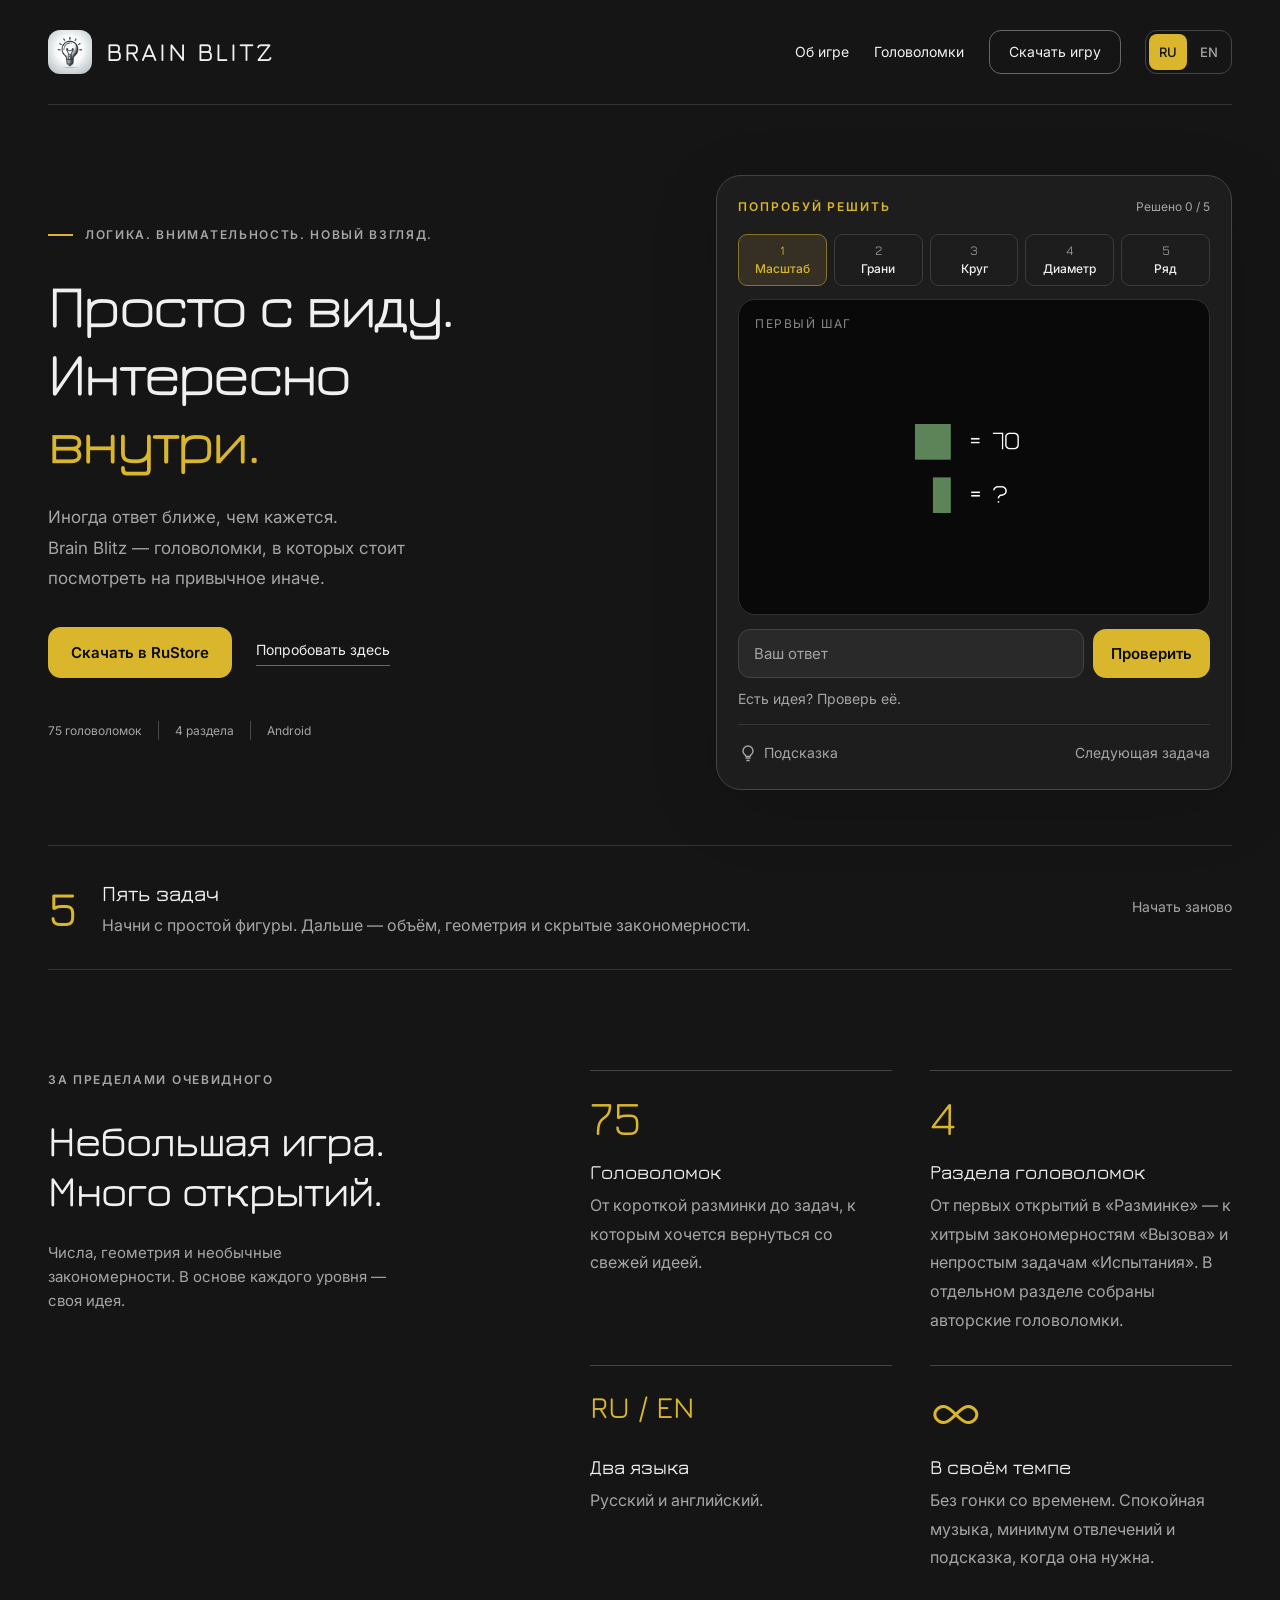
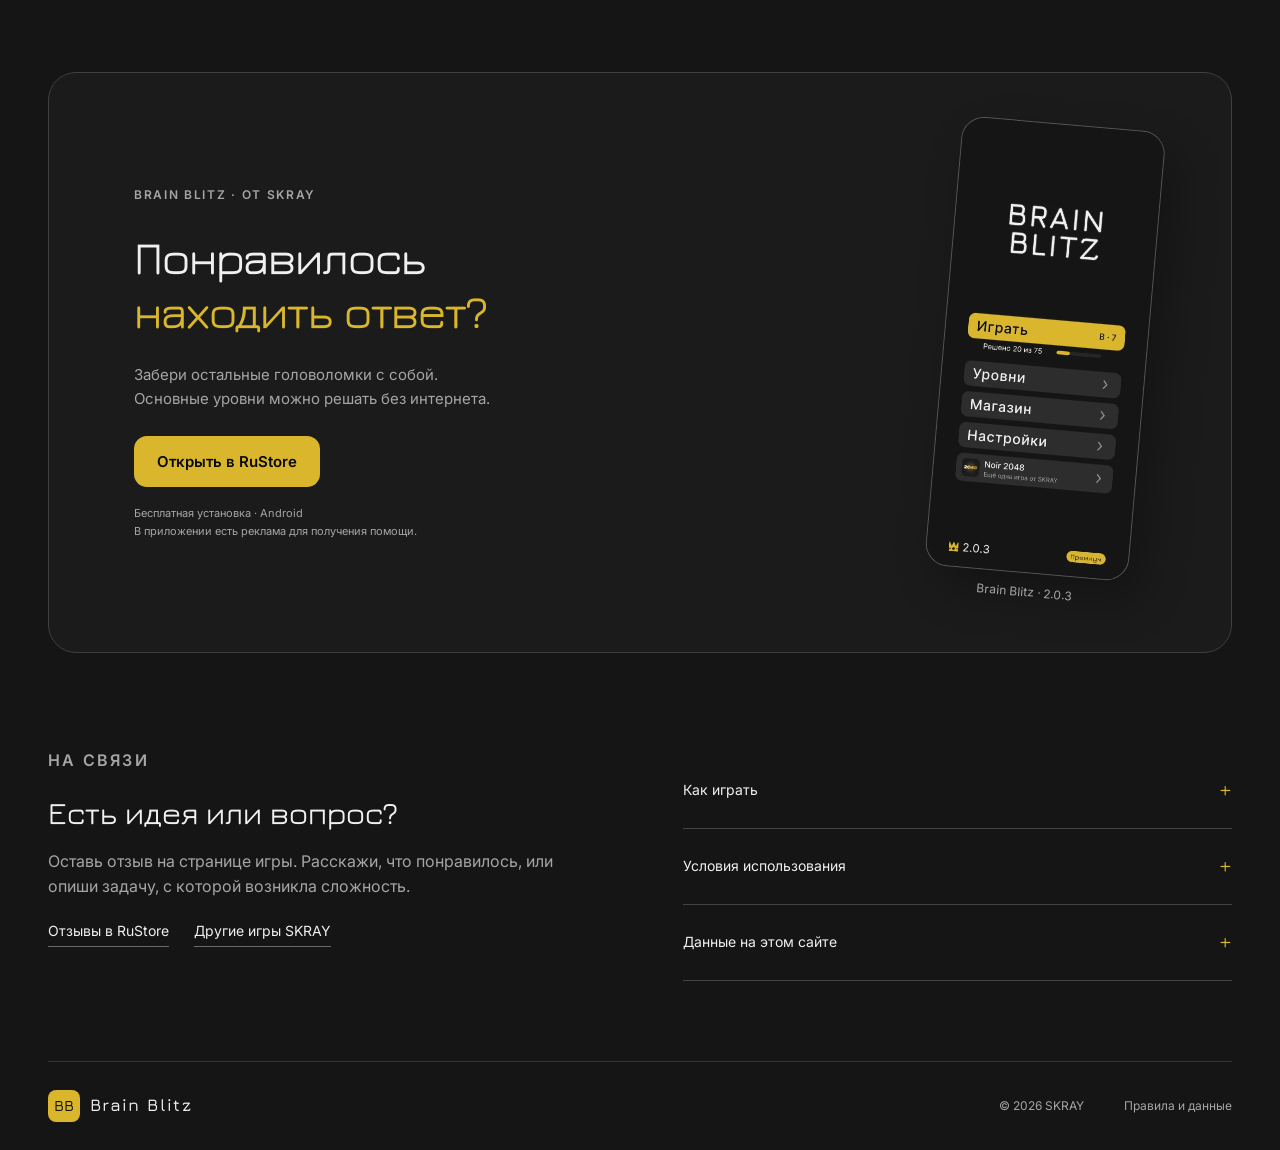
==== index.html @ 20a97da6 "Add files via upload" ====
<!doctype html>
<html lang="ru">
<head>
  <meta charset="UTF-8"><meta name="viewport" content="width=device-width, initial-scale=1">
  <meta name="theme-color" content="#151515">
  <meta name="description" content="Brain Blitz — 75 головоломок на логику и внимательность. Попробуйте пять задач прямо на сайте и найдите игру в RuStore." data-content-ru="Brain Blitz — 75 головоломок на логику и внимательность. Попробуйте пять задач прямо на сайте и найдите игру в RuStore." data-content-en="Brain Blitz: 75 puzzles that reward logic and attention. Try five puzzles here and discover the game on RuStore.">
  <meta property="og:title" content="Brain Blitz — думай иначе" data-content-ru="Brain Blitz — думай иначе" data-content-en="Brain Blitz — think differently"><meta property="og:description" content="Пять головоломок уже ждут. Остальные — в игре." data-content-ru="Пять головоломок уже ждут. Остальные — в игре." data-content-en="Five puzzles to try here. Discover the rest in the game."><meta property="og:type" content="website">
  <title data-ru="Brain Blitz — думай иначе" data-en="Brain Blitz — think differently">Brain Blitz — думай иначе</title>
  <link rel="icon" href="./assets/brain-blitz-icon.png">
  <link rel="preload" as="image" href="./assets/scale.png">
  <link rel="preload" as="image" href="./assets/cube.webp">
  <link rel="preload" as="image" href="./assets/circle.png">
  <link rel="preload" as="image" href="./assets/diameter.svg">
  <link rel="preload" as="image" href="./assets/sequence.png">
  <link rel="stylesheet" href="./styles.css?v=5"><script src="./puzzles.js?v=4" defer></script><script src="./app.js?v=4" defer></script>
</head>
<body>
  <a class="skip" href="#play" data-ru="Перейти к головоломке" data-en="Skip to the puzzle">Перейти к головоломке</a>
  <header class="site-header wrap">
    <a href="#" class="brand" aria-label="Brain Blitz — начало" data-aria-label-ru="Brain Blitz — начало" data-aria-label-en="Brain Blitz — home"><img class="brand-mark" src="./assets/brain-blitz-icon.webp" alt="" width="44" height="44"><span>BRAIN BLITZ</span></a>
    <nav aria-label="Основная навигация" data-aria-label-ru="Основная навигация" data-aria-label-en="Main navigation"><a href="#about" data-ru="Об игре" data-en="About">Об игре</a><a href="#play" data-ru="Головоломки" data-en="Puzzles">Головоломки</a><a class="nav-download" href="https://www.rustore.ru/catalog/app/com.DefaultCompany.BrainBlitz" target="_blank" rel="noopener noreferrer" data-ru="Скачать игру" data-en="Get the game">Скачать игру</a></nav>
  <div class="language-switch" role="group" aria-label="Язык сайта" data-aria-label-ru="Язык сайта" data-aria-label-en="Website language"><a href="./index.html" data-language="ru" lang="ru" hreflang="ru" aria-label="Русская версия" aria-current="true">RU</a><a href="./en.html" data-language="en" lang="en" hreflang="en" aria-label="English version" aria-current="false">EN</a></div></header>
  <main>
    <section class="hero wrap" aria-labelledby="hero-title">
      <div class="hero-copy">
        <p class="eyebrow" data-ru='&lt;span class="short-line"&gt;&lt;/span&gt;ЛОГИКА. ВНИМАТЕЛЬНОСТЬ. НОВЫЙ ВЗГЛЯД.' data-en='&lt;span class="short-line"&gt;&lt;/span&gt;LOGIC. ATTENTION. A FRESH PERSPECTIVE.'><span class="short-line"></span>ЛОГИКА. ВНИМАТЕЛЬНОСТЬ. НОВЫЙ ВЗГЛЯД.</p>
        <h1 id="hero-title" data-ru="Просто с виду.&lt;br&gt;Интересно&lt;br&gt;&lt;span&gt;внутри.&lt;/span&gt;" data-en="Simple outside.&lt;br&gt;Surprising&lt;br&gt;&lt;span&gt;inside.&lt;/span&gt;">Просто с виду.<br>Интересно<br><span>внутри.</span></h1>
        <p class="hero-description" data-ru='Иногда ответ ближе, чем кажется.&lt;br&gt;Brain Blitz — головоломки, в которых стоит&lt;br class="desktop-break"&gt; посмотреть на привычное иначе.' data-en='Sometimes the answer is closer than you think.&lt;br&gt;Brain Blitz is a collection of puzzles that invite&lt;br class="desktop-break"&gt; you to see familiar things differently.'>Иногда ответ ближе, чем кажется.<br>Brain Blitz — головоломки, в которых стоит<br class="desktop-break"> посмотреть на привычное иначе.</p>
        <div class="hero-actions"><a class="button primary" href="https://www.rustore.ru/catalog/app/com.DefaultCompany.BrainBlitz" target="_blank" rel="noopener noreferrer" data-ru="Скачать в RuStore" data-en="Get it on RuStore">Скачать в RuStore</a><a class="text-link" href="#play" data-ru="Попробовать здесь" data-en="Try it here">Попробовать здесь</a></div>
        <div class="hero-facts"><span data-ru="75 головоломок" data-en="75 puzzles">75 головоломок</span><span data-ru="4 раздела" data-en="4 sections">4 раздела</span><span>Android</span></div>
      </div>
      <div class="player-shell" id="play">
        <div class="player-top"><span class="tiny-label" data-ru="ПОПРОБУЙ РЕШИТЬ" data-en="TRY A PUZZLE">ПОПРОБУЙ РЕШИТЬ</span><span class="player-count" id="solved-count">Решено 0 / 5</span></div>
        <div class="puzzle-tabs" role="group" aria-label="Выберите головоломку" data-aria-label-ru="Выберите головоломку" data-aria-label-en="Choose a puzzle">
          <button class="puzzle-tab active" data-puzzle="0" aria-pressed="true" data-ru="&lt;span&gt;1&lt;/span&gt;Масштаб" data-en="&lt;span&gt;1&lt;/span&gt;Scale"><span>1</span>Масштаб</button>
          <button class="puzzle-tab" data-puzzle="1" aria-pressed="false" data-ru="&lt;span&gt;2&lt;/span&gt;Грани" data-en="&lt;span&gt;2&lt;/span&gt;Faces"><span>2</span>Грани</button>
          <button class="puzzle-tab" data-puzzle="2" aria-pressed="false" data-ru="&lt;span&gt;3&lt;/span&gt;Круг" data-en="&lt;span&gt;3&lt;/span&gt;Circle"><span>3</span>Круг</button>
          <button class="puzzle-tab" data-puzzle="3" aria-pressed="false" data-ru="&lt;span&gt;4&lt;/span&gt;Диаметр" data-en="&lt;span&gt;4&lt;/span&gt;Diameter"><span>4</span>Диаметр</button>
          <button class="puzzle-tab" data-puzzle="4" aria-pressed="false" data-ru="&lt;span&gt;5&lt;/span&gt;Ряд" data-en="&lt;span&gt;5&lt;/span&gt;Sequence"><span>5</span>Ряд</button>
        </div>
        <div class="puzzle-board" id="puzzle-board"><span class="board-tag" id="puzzle-tag">ПЕРВЫЙ ШАГ</span><img id="puzzle-image" src="./assets/scale.png" alt="Зелёный квадрат равен 70. Прямоугольник той же высоты, вдвое меньшей ширины: неизвестное значение." width="720" height="720" fetchpriority="high"></div>
        <form id="answer-form" novalidate><label class="sr-only" for="answer" data-ru="Ваш ответ" data-en="Your answer">Ваш ответ</label><div class="answer-row"><input id="answer" name="answer" type="text" inputmode="decimal" autocomplete="off" maxlength="40" placeholder="Ваш ответ" aria-describedby="feedback" data-placeholder-ru="Ваш ответ" data-placeholder-en="Your answer"><button class="button primary" id="check-button" type="submit">Проверить</button></div></form>
        <div class="player-feedback" id="feedback" aria-live="polite" role="status">Есть идея? Проверь её.</div>
        <div class="player-bottom"><button class="hint-button" id="hint-button" type="button" data-ru='&lt;svg viewbox="0 0 24 24" fill="none" stroke="currentColor" stroke-width="1.7" aria-hidden="true"&gt;&lt;path d="M9 18h6m-5 3h4M8 14a6 6 0 1 1 8 0c-1.5 1-1.5 2-1.5 2h-5S9.5 15 8 14Z"&gt;&lt;/path&gt;&lt;/svg&gt;Подсказка' data-en='&lt;svg viewbox="0 0 24 24" fill="none" stroke="currentColor" stroke-width="1.7" aria-hidden="true"&gt;&lt;path d="M9 18h6m-5 3h4M8 14a6 6 0 1 1 8 0c-1.5 1-1.5 2-1.5 2h-5S9.5 15 8 14Z"&gt;&lt;/path&gt;&lt;/svg&gt;Hint'><svg viewbox="0 0 24 24" fill="none" stroke="currentColor" stroke-width="1.7" aria-hidden="true"><path d="M9 18h6m-5 3h4M8 14a6 6 0 1 1 8 0c-1.5 1-1.5 2-1.5 2h-5S9.5 15 8 14Z"></path></svg>Подсказка</button><button class="text-button" id="next-button" type="button">Следующая задача</button></div>
        <div class="hint-panel" id="hint-panel" hidden><p id="hint-text"></p><button class="text-button" id="reveal-button" type="button" data-ru="Показать решение" data-en="Show solution">Показать решение</button></div>
        <div class="finish-panel" id="finish-panel" hidden><strong data-ru="Пять из пяти. Отличное начало." data-en="Five out of five. A great start.">Пять из пяти. Отличное начало.</strong><p data-ru="Ещё 70 головоломок ждут в игре." data-en="Discover 70 more puzzles in the game.">Ещё 70 головоломок ждут в игре.</p><a class="button primary" href="https://www.rustore.ru/catalog/app/com.DefaultCompany.BrainBlitz" target="_blank" rel="noopener noreferrer" data-ru="Продолжить в игре" data-en="Continue in the game">Продолжить в игре</a></div>
      </div>
    </section>
    <section class="challenge-strip wrap" aria-label="О пробных задачах" data-aria-label-ru="О пробных задачах" data-aria-label-en="About the sample puzzles"><span class="strip-number">5</span><div><h2 data-ru="Пять задач" data-en="Five puzzles">Пять задач</h2><p data-ru="Начни с простой фигуры. Дальше — объём, геометрия и скрытые закономерности." data-en="Start with a simple shape. Then explore volume, geometry and hidden patterns.">Начни с простой фигуры. Дальше — объём, геометрия и скрытые закономерности.</p></div><button class="text-button" id="reset-button" type="button" data-ru="Начать заново" data-en="Start again">Начать заново</button></section>
    <section class="about wrap" id="about" aria-labelledby="about-title">
      <div class="about-heading"><p class="eyebrow" data-ru="ЗА ПРЕДЕЛАМИ ОЧЕВИДНОГО" data-en="BEYOND THE OBVIOUS">ЗА ПРЕДЕЛАМИ ОЧЕВИДНОГО</p><h2 id="about-title" data-ru="Небольшая игра.&lt;br&gt;Много открытий." data-en="A small game.&lt;br&gt;Many discoveries.">Небольшая игра.<br>Много открытий.</h2><p data-ru="Числа, геометрия и необычные закономерности. В основе каждого уровня — своя идея." data-en="Numbers, geometry and unexpected patterns. Each level is a new puzzle with its own idea.">Числа, геометрия и необычные закономерности. В основе каждого уровня — своя идея.</p></div>
      <div class="feature-grid">
        <article><span class="feature-number">75</span><h3 data-ru="Головоломок" data-en="Puzzles">Головоломок</h3><p data-ru="От короткой разминки до задач, к которым хочется вернуться со свежей идеей." data-en="From a quick warm-up to challenges you may want to revisit with a fresh idea.">От короткой разминки до задач, к которым хочется вернуться со свежей идеей.</p></article>
        <article><span class="feature-number">4</span><h3 data-ru="Раздела головоломок" data-en="Puzzle sections">Раздела головоломок</h3><p data-ru="От первых открытий в «Разминке» — к хитрым закономерностям «Вызова» и непростым задачам «Испытания». В отдельном разделе собраны авторские головоломки." data-en="Start with Warm-up, explore clever patterns in Challenge, and tackle tougher puzzles in Trial. A separate section brings together original puzzles.">От первых открытий в «Разминке» — к хитрым закономерностям «Вызова» и непростым задачам «Испытания». В отдельном разделе собраны авторские головоломки.</p></article>
        <article><span class="feature-symbol feature-language">RU / EN</span><h3 data-ru="Два языка" data-en="Two languages">Два языка</h3><p data-ru="Русский и английский." data-en="Russian and English.">Русский и английский.</p></article>
        <article><span class="feature-symbol feature-infinity">∞</span><h3 data-ru="В своём темпе" data-en="At your own pace">В своём темпе</h3><p data-ru="Без гонки со временем. Спокойная музыка, минимум отвлечений и подсказка, когда она нужна." data-en="No ticking clock. Calm music, few distractions and a hint when you need one.">Без гонки со временем. Спокойная музыка, минимум отвлечений и подсказка, когда она нужна.</p></article>
      </div>
    </section>
    <section class="download-section wrap" aria-labelledby="download-title"><div class="download-copy"><p class="eyebrow" data-ru="BRAIN BLITZ · ОТ SKRAY" data-en="BRAIN BLITZ · BY SKRAY">BRAIN BLITZ · ОТ SKRAY</p><h2 id="download-title" data-ru="Понравилось&lt;br&gt;&lt;span&gt;находить ответ?&lt;/span&gt;" data-en="Enjoy&lt;br&gt;&lt;span&gt;finding the answer?&lt;/span&gt;">Понравилось<br><span>находить ответ?</span></h2><p data-ru="Забери остальные головоломки с собой.&lt;br&gt;Основные уровни можно решать без интернета." data-en="Take the rest of the puzzles with you.&lt;br&gt;The main levels can be played offline.">Забери остальные головоломки с собой.<br>Основные уровни можно решать без интернета.</p><a class="button primary" href="https://www.rustore.ru/catalog/app/com.DefaultCompany.BrainBlitz" target="_blank" rel="noopener noreferrer" data-ru="Открыть в RuStore" data-en="Open in RuStore">Открыть в RuStore</a><p class="download-note" data-ru="Бесплатная установка · Android&lt;br&gt;В приложении есть реклама для получения помощи." data-en="Free to install · Android&lt;br&gt;In-app ads can be watched to get help.">Бесплатная установка · Android<br>В приложении есть реклама для получения помощи.</p></div><div class="phone-preview"><img src="./assets/menu-203.webp" alt="Макет главного меню Brain Blitz 2.0.3: Играть, Уровни, Магазин, Настройки." width="360" height="800" loading="lazy" data-alt-ru="Макет главного меню Brain Blitz 2.0.3: Играть, Уровни, Магазин, Настройки." data-alt-en="Brain Blitz 2.0.3 main menu: Play, Levels, Shop, Settings." data-src-ru="./assets/menu-203.webp" data-src-en="./assets/menu-203-en.webp"><span data-ru="Brain Blitz · 2.0.3" data-en="Brain Blitz · 2.0.3">Brain Blitz · 2.0.3</span></div></section>
    <section class="info-section wrap" id="contacts" aria-labelledby="contact-title"><div><p class="eyebrow" data-ru="НА СВЯЗИ" data-en="GET IN TOUCH">НА СВЯЗИ</p><h2 id="contact-title" data-ru="Есть идея или вопрос?" data-en="An idea or a question?">Есть идея или вопрос?</h2><p data-ru="Оставь отзыв на странице игры. Расскажи, что понравилось, или опиши задачу, с которой возникла сложность." data-en="Leave a review on the game’s store page. Tell us what you enjoyed or describe a puzzle you had trouble with.">Оставь отзыв на странице игры. Расскажи, что понравилось, или опиши задачу, с которой возникла сложность.</p><div class="contact-links"><a class="text-link" href="https://www.rustore.ru/catalog/app/com.DefaultCompany.BrainBlitz" target="_blank" rel="noopener noreferrer" data-ru="Отзывы в RuStore" data-en="Reviews on RuStore">Отзывы в RuStore</a><a class="text-link" href="https://www.rustore.ru/catalog/developer/mja8z6" target="_blank" rel="noopener noreferrer" data-ru="Другие игры SKRAY" data-en="More games by SKRAY">Другие игры SKRAY</a></div></div><div class="rules" id="rules"><details><summary data-ru="Как играть" data-en="How to play">Как играть</summary><p data-ru="Рассмотри задачу, введи ответ и нажми «Проверить». Можно пробовать несколько раз. Если застрял, открой подсказку или разбор решения. После верного ответа нажми «Далее». На сайте доступны пять пробных задач." data-en="Look at the puzzle, enter your answer and press “Check”. You can try as many times as you like. If you get stuck, open a hint or the solution. After a correct answer, press “Next”. There are five sample puzzles on this site.">Рассмотри задачу, введи ответ и нажми «Проверить». Можно пробовать несколько раз. Если застрял, открой подсказку или разбор решения. После верного ответа нажми «Далее». На сайте доступны пять пробных задач.</p></details><details><summary data-ru="Условия использования" data-en="Terms of use">Условия использования</summary><p data-ru="Играй самостоятельно или обсуждай задачи с друзьями. Публикуя разбор, отмечай спойлеры. Для перепубликации графики или использования материалов в своём продукте свяжись с разработчиком." data-en="Play on your own or discuss puzzles with friends. Mark spoilers when sharing a solution. Contact the developer before republishing graphics or using game materials in your own product.">Играй самостоятельно или обсуждай задачи с друзьями. Публикуя разбор, отмечай спойлеры. Для перепубликации графики или использования материалов в своём продукте свяжись с разработчиком.</p><p data-ru="Разработчик не гарантирует сохранение игрового прогресса, в том числе при удалении, переустановке или обновлении игры." data-en="The developer does not guarantee that game progress will be preserved, including when the game is removed, reinstalled or updated.">Разработчик не гарантирует сохранение игрового прогресса, в том числе при удалении, переустановке или обновлении игры.</p><p data-ru="Обезличенная статистика используется только для анализа игровых показателей и улучшения игры." data-en="Anonymized statistics are used solely to analyze gameplay metrics and improve the game.">Обезличенная статистика используется только для анализа игровых показателей и улучшения игры.</p><p data-ru="Права на игру Brain Blitz и её оригинальные материалы принадлежат разработчику SKRAY. Все права защищены." data-en="Brain Blitz and its original materials belong to the developer, SKRAY. All rights reserved.">Права на игру Brain Blitz и её оригинальные материалы принадлежат разработчику SKRAY. Все права защищены.</p><p data-ru="Условия установки приложения и магазина указаны в RuStore." data-en="App installation and store terms are available on RuStore.">Условия установки приложения и магазина указаны в RuStore.</p></details><details><summary data-ru="Данные на этом сайте" data-en="Your data on this site">Данные на этом сайте</summary><p data-ru="Введённые ответы проверяются в твоём браузере и не отправляются разработчику. Здесь нет регистрации, форм сбора контактов и встроенной аналитики. Результаты пробных задач сбрасываются при перезагрузке страницы. При переходе в RuStore действуют правила этого сервиса." data-en="Answers are checked in your browser and are not sent to the developer. There is no registration, contact collection or built-in analytics. Your puzzle progress resets when you reload the page. RuStore’s own terms apply when you visit the store.">Введённые ответы проверяются в твоём браузере и не отправляются разработчику. Здесь нет регистрации, форм сбора контактов и встроенной аналитики. Результаты пробных задач сбрасываются при перезагрузке страницы. При переходе в RuStore действуют правила этого сервиса.</p></details></div></section>
  </main>
  <footer class="wrap"><a href="#" class="brand footer-brand" data-ru='&lt;span class="brand-mark brand-alternative"&gt;BB&lt;/span&gt;&lt;span&gt;Brain Blitz&lt;/span&gt;' data-en='&lt;span class="brand-mark brand-alternative"&gt;BB&lt;/span&gt;&lt;span&gt;Brain Blitz&lt;/span&gt;'><span class="brand-mark brand-alternative">BB</span><span>Brain Blitz</span></a><span>© 2026 SKRAY</span><a href="#rules" data-ru="Правила и данные" data-en="Rules and data">Правила и данные</a></footer>
  <noscript><p class="no-script" data-ru="Для проверки ответов включите JavaScript. Информация об игре и ссылки доступны без него." data-en="Enable JavaScript to check answers. Game information and links work without it.">Для проверки ответов включите JavaScript. Информация об игре и ссылки доступны без него.</p></noscript>
</body>
</html>
---- styles.css ----
@font-face{font-family:Jura;src:url('./assets/jura.ttf') format('truetype');font-weight:300 700;font-display:swap}@font-face{font-family:Inter;src:url('./assets/inter.ttf') format('truetype');font-weight:100 900;font-display:swap}
:root{--bg:#151515;--panel:#1d1d1d;--board:#090909;--accent:#d9b62b;--text:#f0f0f0;--muted:#a5a5a5;--line:#333;--success:#a9d79b}*{box-sizing:border-box}html{scroll-behavior:smooth;scroll-padding-top:30px}body{margin:0;background:var(--bg);color:var(--text);font-family:Inter,Arial,sans-serif;font-size:16px;line-height:1.6}button,input{font:inherit}a{color:inherit;text-decoration:none}button,a,input,summary{-webkit-tap-highlight-color:transparent}button,summary{cursor:pointer}button{color:inherit}button:disabled{cursor:default;opacity:.6}button:focus-visible,a:focus-visible,input:focus-visible,summary:focus-visible{outline:3px solid var(--accent);outline-offset:5px}.wrap{max-width:1200px;margin-inline:auto;width:calc(100% - 96px)}.site-header{height:105px;display:flex;align-items:center;justify-content:space-between;border-bottom:1px solid var(--line)}.brand{font:600 25px/1.2 Jura,Arial,sans-serif;letter-spacing:.08em;display:flex;align-items:center;gap:14px}.brand-mark{background:var(--accent);color:#151515;width:38px;height:38px;display:grid;place-items:center;border-radius:11px;letter-spacing:0}.site-header nav{display:flex;gap:32px;align-items:center;font-size:14px}.site-header nav a{transition:color .2s}.site-header nav a:hover,.text-link:hover{color:var(--accent)}.nav-download{border:1px solid #666;padding:10px 19px;border-radius:12px}.hero{display:grid;grid-template-columns:1.14fr 1fr;gap:80px;padding-block:70px 55px;align-items:center}.eyebrow{font-size:12px;font-weight:600;letter-spacing:.14em;color:var(--muted);margin:0 0 27px;display:flex;align-items:center;gap:12px;line-height:1.6}.short-line{width:25px;height:2px;background:var(--accent);flex-shrink:0}h1,h2,h3{font-family:Jura,Arial,sans-serif}h1{font-size:clamp(42px,4.7vw,67px);font-weight:500;letter-spacing:-.045em;line-height:1.13;margin:0 0 27px}h1 span,.download-copy h2 span{color:var(--accent)}.hero-description{color:var(--muted);line-height:1.8;margin:0 0 33px;font-size:17px}.hero-actions{display:flex;gap:24px;align-items:center;flex-wrap:wrap}.button{border:none;border-radius:13px;padding:15px 23px;display:inline-flex;align-items:center;justify-content:center;font-size:15px;font-weight:600;line-height:1.4;transition:background .2s,transform .2s}.button:hover{transform:translateY(-2px)}.button:active{transform:translateY(0)}.primary{background:var(--accent);color:#090909}.primary:hover{background:#edcb42}.text-link{font-size:14px;border-bottom:1px solid #696969;padding-bottom:4px;transition:color .2s}.hero-facts{display:flex;flex-wrap:wrap;gap:16px;margin-top:43px;color:var(--muted);font-size:12px}.hero-facts span+span{padding-left:16px;border-left:1px solid #484848}.player-shell{border:1px solid #444;border-radius:25px;background:var(--panel);padding:21px;box-shadow:0 18px 70px #0002;scroll-margin-top:25px}.player-top{display:flex;justify-content:space-between;align-items:center;margin-bottom:18px;gap:12px}.tiny-label{font-size:11px;letter-spacing:.16em;color:var(--accent);font-weight:600}.player-count{font-size:12px;color:var(--muted)}.puzzle-tabs{display:grid;grid-template-columns:repeat(3,1fr);gap:7px;margin-bottom:13px}.puzzle-tab{font-size:12px;font-weight:500;background:transparent;border:1px solid #3c3c3c;border-radius:9px;padding:8px 3px;display:flex;align-items:center;justify-content:center;gap:7px;min-height:39px}.puzzle-tab span{color:#999;font:500 13px Jura,sans-serif}.puzzle-tab.active{background:#353023;border-color:#887329;color:var(--accent)}.puzzle-tab.active span{color:var(--accent)}.puzzle-tab.solved::after{content:'✓';color:var(--success)}.puzzle-board{height:316px;position:relative;border:1px solid #303030;background:var(--board);border-radius:17px;overflow:hidden;display:flex;justify-content:center;align-items:center;padding:35px 12px 12px}.puzzle-board img{display:block;object-fit:contain;width:100%;height:100%;}.board-tag{position:absolute;top:14px;left:16px;font-size:10px;letter-spacing:.13em;color:#888}.board-caption{position:absolute;bottom:12px;font-size:12px;color:var(--muted);text-align:center;padding-inline:10px}.answer-row{display:flex;gap:9px;margin-top:14px}.answer-row input{min-width:0;flex:1;border:1px solid #444;border-radius:12px;background:#292929;padding:12px 15px;color:var(--text);height:49px;font-size:15px}.answer-row .button{padding:12px 18px;flex-shrink:0}.answer-row input::placeholder{color:#a3a3a3}.player-feedback{font-size:12px;margin:10px 0 13px;min-height:20px;color:var(--muted)}.player-feedback.success{color:var(--success)}.player-feedback.error{color:#f4aaa2}.player-bottom{display:flex;align-items:center;justify-content:space-between;border-top:1px solid #363636;padding-top:13px;gap:15px}.hint-button,.text-button{background:none;border:0;font-size:12px;padding:4px 0;color:var(--muted);text-underline-offset:5px}.text-button:hover,.hint-button:hover{color:var(--accent)}.hint-button{display:flex;gap:6px;align-items:center}.hint-button svg{height:20px;width:20px}.hint-panel{border-radius:12px;padding:14px;background:#292929;font-size:13px;margin-top:12px}.hint-panel p{margin:0 0 8px}.hint-panel .text-button{text-decoration:underline}.finish-panel{padding:18px 0 3px;color:var(--success);font-size:14px}.finish-panel p{color:var(--muted)}.finish-panel .button{font-size:13px}.challenge-strip{display:flex;align-items:center;gap:24px;padding-block:30px;border-block:1px solid var(--line)}.strip-number{font:500 48px/1 Jura,sans-serif;color:var(--accent)}.challenge-strip h2{font-size:22px;margin:0 0 2px;font-weight:500}.challenge-strip p{color:var(--muted);font-size:13px;margin:0}.challenge-strip>.text-button{margin-left:auto;white-space:nowrap}.about{display:grid;grid-template-columns:.95fr 1.35fr;gap:90px;padding-block:100px}.about-heading h2,.download-copy h2{font-weight:500;font-size:43px;letter-spacing:-.025em;line-height:1.16;margin:0 0 25px}.about-heading>p:last-child{color:var(--muted);font-size:15px;max-width:360px}.feature-grid{display:grid;grid-template-columns:1fr 1fr;gap:30px 38px}.feature-grid article{border-top:1px solid #454545;padding-top:20px}.feature-number{font:400 48px/1.1 Jura,sans-serif;color:var(--accent)}.feature-symbol{display:inline-block;font:500 27px/1 Jura,sans-serif;height:53px;color:var(--accent);padding-top:10px}.feature-grid h3{font-size:20px;font-weight:500;margin:14px 0 6px}.feature-grid p{font-size:13px;color:var(--muted);margin:0;line-height:1.8}.download-section{border:1px solid #3f3f3f;background:#1b1b1b;border-radius:28px;display:flex;align-items:center;justify-content:space-between;padding:50px 85px;gap:50px;overflow:hidden;min-height:500px}.download-copy h2{font-size:46px}.download-copy>p:not(.eyebrow){color:var(--muted);font-size:15px;margin:0 0 25px}.download-copy .download-note{font-size:11px!important;margin:18px 0 0!important}.phone-preview{width:204px;flex-shrink:0;transform:rotate(5deg);position:relative}.phone-preview img{display:block;width:100%;height:auto;border:1px solid #545454;border-radius:23px;box-shadow:15px 20px 45px #0004}.phone-preview span{display:block;text-align:center;color:var(--muted);font-size:10px;margin-top:9px}.info-section{padding-block:95px 80px;display:grid;grid-template-columns:1fr 1fr;gap:85px}.info-section h2{font-size:31px;font-weight:500;margin:0 0 16px;line-height:1.25}.info-section p{font-size:14px;color:var(--muted);margin:0 0 20px}.contact-links{display:flex;gap:25px;flex-wrap:wrap}.rules{padding-top:5px}.rules details{border-bottom:1px solid #444}.rules summary{font-size:14px;padding:19px 0;display:flex;align-items:center;justify-content:space-between;gap:20px;list-style:none}.rules summary::-webkit-details-marker{display:none}.rules summary:after{content:'+';color:var(--accent);font-size:23px;font-family:Jura}.rules details[open] summary:after{content:'−'}.rules details p{font-size:13px;line-height:1.8}footer{display:flex;border-top:1px solid var(--line);padding-block:28px;align-items:center;gap:40px;color:var(--muted);font-size:12px}footer .brand{color:var(--text);font-size:17px;margin-right:auto}footer a:hover{color:var(--accent)}.sr-only{position:absolute;clip:rect(0,0,0,0);width:1px;height:1px;overflow:hidden;white-space:nowrap}.skip{position:fixed;top:-100px;left:15px;z-index:5;background:var(--accent);color:#151515;padding:10px;border-radius:8px}.skip:focus{top:15px}.no-script{text-align:center;padding:20px}.shake{animation:shake .25s}.celebrate{animation:celebrate .5s}@keyframes shake{25%{transform:translateX(-4px)}75%{transform:translateX(4px)}}@keyframes celebrate{50%{box-shadow:0 0 0 3px #d9b62b80}}
@media(min-width:1500px){.hero{padding-block:90px 75px}.puzzle-board{height:350px}}
@media(max-width:1000px){.wrap{width:calc(100% - 56px)}.hero{gap:35px;grid-template-columns:1fr 1fr}.hero-actions{gap:15px}.hero-description{font-size:15px}.hero-facts{gap:10px}.hero-facts span+span{padding-left:10px}.about{gap:45px}.download-section{padding:45px 50px}.info-section{gap:45px}.eyebrow{font-size:10px}.puzzle-tab{font-size:11px;gap:5px}.answer-row .button{padding-inline:12px}.player-shell{padding:17px}.feature-grid{gap:24px}.desktop-break{display:none}}
@media(max-width:760px){.wrap{width:calc(100% - 36px)}.site-header{height:80px}.brand{font-size:19px;gap:9px}.brand-mark{height:32px;width:32px;border-radius:9px}.site-header nav{gap:12px;font-size:12px}.site-header nav>a:first-child,.site-header nav>a:nth-child(2){display:none}.nav-download{padding:8px 12px}.hero{grid-template-columns:1fr;gap:37px;padding-top:42px;padding-bottom:34px}.hero-copy{text-align:left}.eyebrow{font-size:10px;margin-bottom:22px}h1{font-size:49px;line-height:1.08;letter-spacing:-.03em;margin-bottom:20px}.hero-description{font-size:15px;margin-bottom:24px}.hero-description br{display:none}.hero-actions{gap:24px}.hero-facts{margin-top:25px;font-size:11px;gap:12px}.hero-facts span+span{padding-left:12px}.player-shell{width:100%;max-width:510px;justify-self:center;padding:18px;border-radius:22px}.puzzle-board{height:310px}.puzzle-tab{font-size:12px}.tiny-label{font-size:10px}.answer-row .button{padding-inline:17px}.challenge-strip{align-items:flex-start;gap:16px;position:relative;padding-bottom:48px}.strip-number{font-size:40px;margin-top:5px}.challenge-strip h2{font-size:20px;line-height:1.25;margin-bottom:7px}.challenge-strip p{font-size:12px}.challenge-strip>.text-button{position:absolute;right:0;bottom:16px}.about{padding-block:60px;grid-template-columns:1fr;gap:24px}.about-heading h2{font-size:35px;margin-bottom:17px}.about-heading>p:last-child{max-width:none}.feature-grid{gap:25px}.feature-grid h3{font-size:19px;line-height:1.3}.feature-grid p{font-size:12px}.feature-number{font-size:40px}.feature-symbol{height:44px;font-size:24px;padding-top:8px}.download-section{padding:35px 25px;gap:35px;align-items:center;flex-direction:column}.download-copy{width:100%}.download-copy h2{font-size:36px;margin-bottom:20px}.phone-preview{width:180px;transform:rotate(3deg)}.info-section{padding-block:60px 45px;grid-template-columns:1fr;gap:30px}.info-section h2{font-size:29px}.info-section p{font-size:13px}.contact-links{gap:20px}.text-link{font-size:13px}footer{flex-wrap:wrap;gap:13px 25px;padding-block:25px}footer .brand{width:100%;font-size:17px}footer a:last-child{margin-left:auto}}
@media(max-width:380px){.brand{font-size:16px}.hero-actions{gap:15px}h1{font-size:43px}.player-shell{padding:13px}.puzzle-tab{font-size:11px}.puzzle-board{height:285px}.answer-row .button{padding-inline:12px}.feature-grid{gap:22px 18px}.feature-grid h3{font-size:17px}.player-count{font-size:11px}.contact-links{gap:12px}}
@media(prefers-reduced-motion:reduce){html{scroll-behavior:auto}*,*::before,*::after{animation:none!important;transition:none!important}}

/* Readable interface text; compact metadata stays secondary. */
.puzzle-tab,.player-feedback,.hint-button,.text-button,.hint-panel,.board-caption,.contact-links .text-link{font-size:14px}.tiny-label,.board-tag,.eyebrow,.hero-facts,.player-count,.download-copy .download-note,.phone-preview span{font-size:12px}.feature-grid p,.rules details p,.info-section p,.challenge-strip p{font-size:16px}.feature-grid h3{line-height:1.35}
@media(max-width:760px){.puzzle-tab{font-size:12px}.player-feedback,.hint-button,.text-button,.hint-panel,.board-caption{font-size:14px}.eyebrow{font-size:12px}.feature-grid p,.rules details p,.info-section p,.challenge-strip p{font-size:16px}.hero-facts{font-size:12px}.feature-grid{gap:28px 22px}.about-heading>p:last-child{font-size:16px}.feature-grid article{min-width:0}.feature-grid h3{overflow-wrap:anywhere}}

/* The artwork and its canvas share exactly the same black. */
.brand-mark{font-size:19px}.puzzle-board{background:#090909}.puzzle-board img{object-fit:contain;background:#090909}.puzzle-board img[hidden]{display:none}.about-heading{position:relative;isolation:isolate}.about-heading::before{content:"";position:absolute;inset:-18px;border-radius:20px;background:radial-gradient(ellipse at 20% 30%,#d9b62b1c,transparent 75%);opacity:0;pointer-events:none;z-index:-1}.nav-highlight{animation:nav-highlight 1.2s ease-out}.about-heading.nav-highlight{animation:none}.about-heading.nav-highlight::before{animation:about-highlight 1.4s ease-out}.about-heading.nav-highlight h2{animation:title-highlight 1.4s ease-out}@keyframes nav-highlight{0%,100%{box-shadow:0 18px 70px #0002}25%{box-shadow:0 0 0 3px #d9b62b90,0 0 32px #d9b62b22}}@keyframes about-highlight{0%,100%{opacity:0}25%,55%{opacity:1}}@keyframes title-highlight{0%,100%{color:var(--text)}25%,55%{color:var(--accent)}}
@media(prefers-reduced-motion:reduce){.nav-highlight{outline:2px solid var(--accent);outline-offset:5px}.about-heading.nav-highlight{outline:none}.about-heading.nav-highlight::before{opacity:1}.about-heading.nav-highlight h2{color:var(--accent)}}

/* Five tasks, and one highlight around the entire about section. */
.puzzle-tabs{grid-template-columns:repeat(5,minmax(0,1fr))}.puzzle-tab{flex-direction:column;gap:1px;padding:7px 2px;font-size:12px;min-width:0}.puzzle-tab span{font-size:13px}.feature-infinity{font-size:58px;height:53px;line-height:1;padding-top:0;display:flex;align-items:center}.about{position:relative;isolation:isolate;border-radius:24px}.about::before{content:"";position:absolute;inset:28px -20px;border:1px solid #d9b62b70;border-radius:24px;background:linear-gradient(110deg,#d9b62b0a,#d9b62b04);opacity:0;pointer-events:none;z-index:-1}.about.nav-highlight{animation:none}.about.nav-highlight::before{animation:section-highlight 1.4s ease-out}@keyframes section-highlight{0%,100%{opacity:0;box-shadow:0 0 0 0 #d9b62b00}25%,55%{opacity:1;box-shadow:0 0 25px #d9b62b18}}
@media(max-width:1000px){.puzzle-tabs{grid-template-columns:repeat(3,minmax(0,1fr))}.puzzle-tab{flex-direction:row;gap:7px;min-height:39px}}
@media(max-width:760px){.about::before{inset:15px -10px}.feature-infinity{font-size:50px;height:44px}}
@media(prefers-reduced-motion:reduce){.about.nav-highlight{outline:none}.about.nav-highlight::before{opacity:1}}
/* Brand, language control and consistent feature typography. */
.site-header{gap:24px}.site-header>.brand{flex-shrink:0}.site-header nav{margin-left:auto;gap:25px}.brand-mark{object-fit:contain;width:44px;height:44px;background:transparent;border-radius:12px}.brand-alternative{width:32px;height:32px;background:var(--accent);border-radius:8px;font:600 15px/1 Jura,sans-serif}.language-switch{display:flex;align-items:center;gap:3px;padding:4px;border:1px solid #454545;border-radius:12px;flex-shrink:0}.language-switch a{font:500 13px/1 Inter,sans-serif;padding:9px 10px;border-radius:8px;color:var(--muted);transition:background .2s,color .2s}.language-switch a[aria-current="true"]{background:var(--accent);color:#151515}.language-switch a:hover{color:var(--text)}.language-switch a[aria-current="true"]:hover{color:#151515}.feature-number,.feature-symbol{font-weight:400}.feature-infinity{font-weight:400}.footer-brand{gap:10px}
@media(max-width:1000px){.site-header{gap:18px}.site-header nav{gap:16px}}
@media(max-width:760px){.site-header{gap:10px}.site-header>.brand{width:auto;font-size:18px;margin-right:auto}.site-header nav{margin-left:0;gap:0}.site-header .brand-mark{width:34px;height:34px;border-radius:9px}.language-switch{padding:3px;gap:1px}.language-switch a{padding:8px;font-size:12px}}
@media(max-width:430px){.site-header>.brand{font-size:15px;gap:7px}.site-header nav{font-size:11px}.language-switch a{padding:8px 6px}.site-header{gap:8px}}
@media(max-width:360px){.site-header nav{display:none}}

/* Header controls share a height at every breakpoint. */
.site-header{--header-control-height:44px}.site-header .nav-download,.site-header .language-switch{height:var(--header-control-height)}.site-header .nav-download{display:inline-flex;align-items:center;justify-content:center;padding:0 19px}.site-header .language-switch{padding:3px}.site-header .language-switch a{height:100%;display:inline-flex;align-items:center;justify-content:center;padding:0 10px}.feature-language{font-weight:500;font-size:30px;padding-top:6px}
@media(max-width:760px){.site-header{--header-control-height:38px}.site-header .nav-download{padding:0 12px}.site-header .language-switch a{padding:0 8px}.feature-language{font-size:27px;padding-top:4px}}
@media(max-width:430px){.site-header .language-switch a{padding:0 6px}}
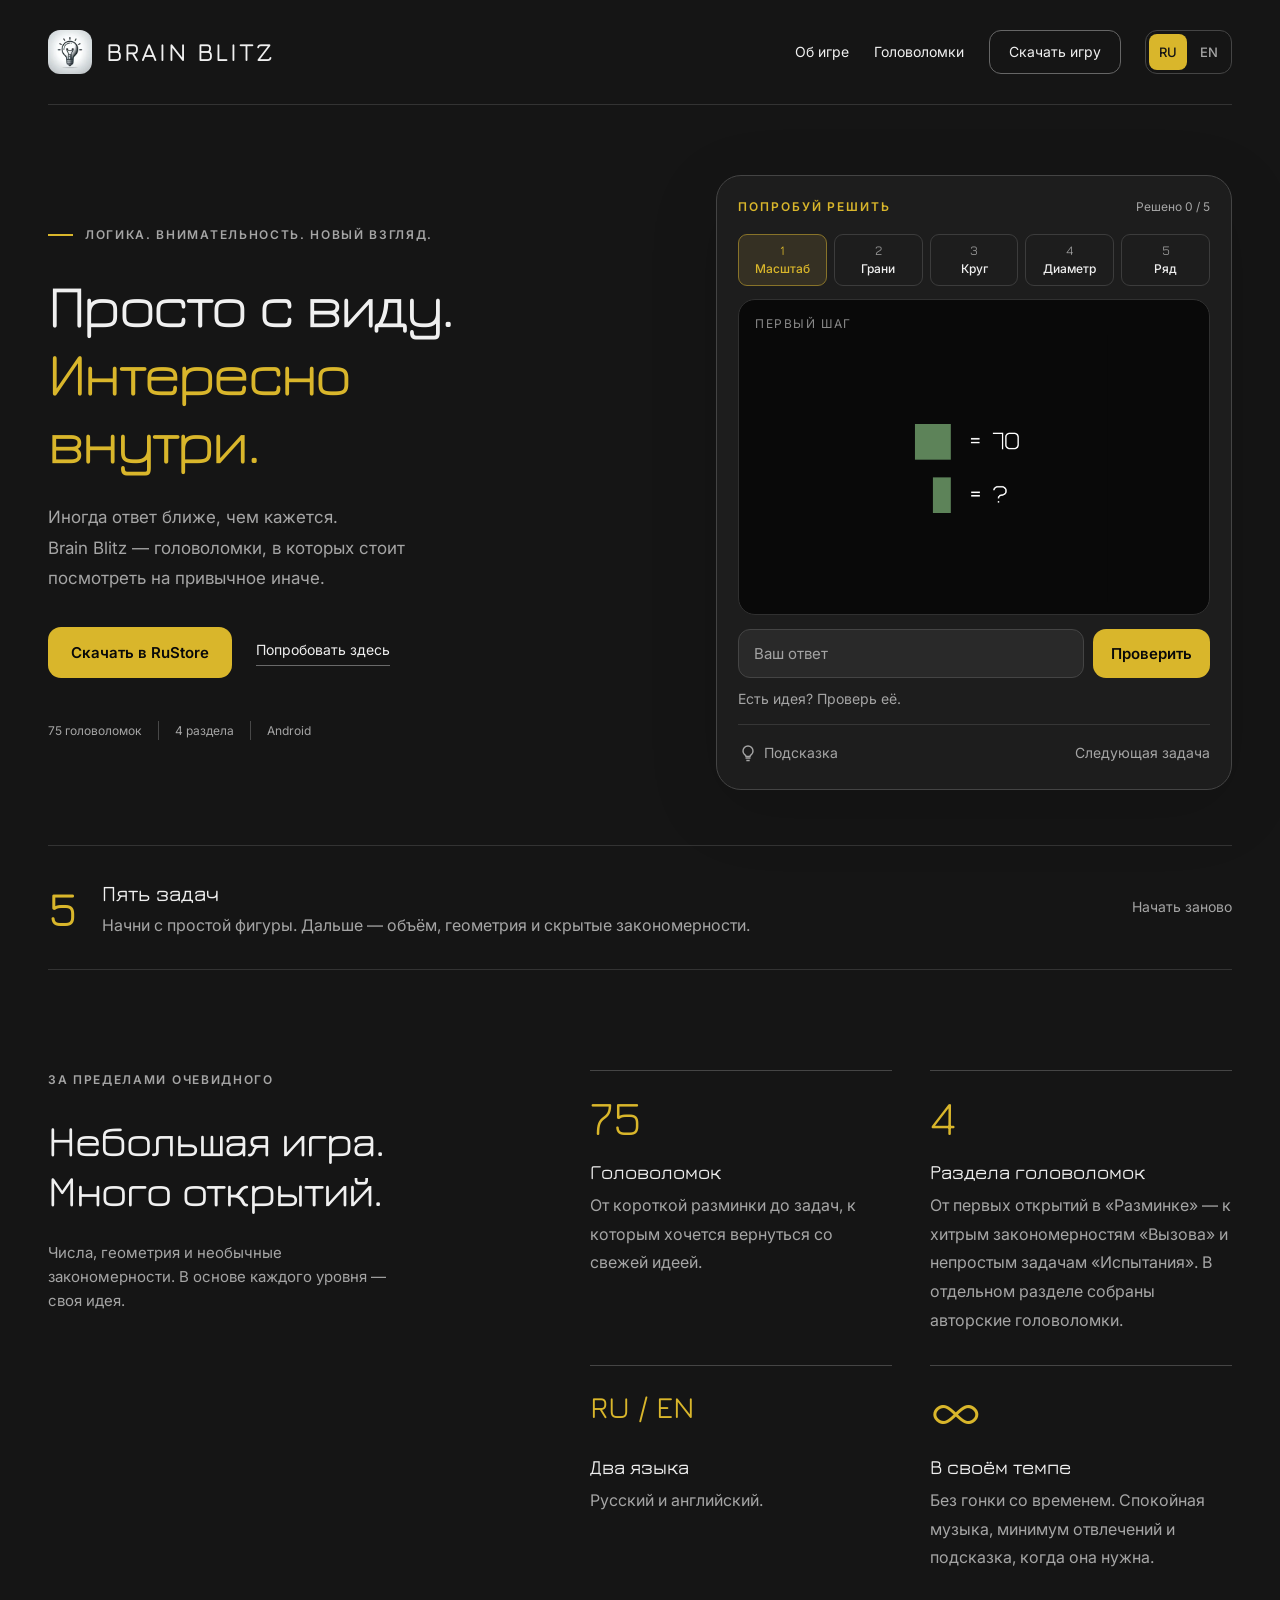
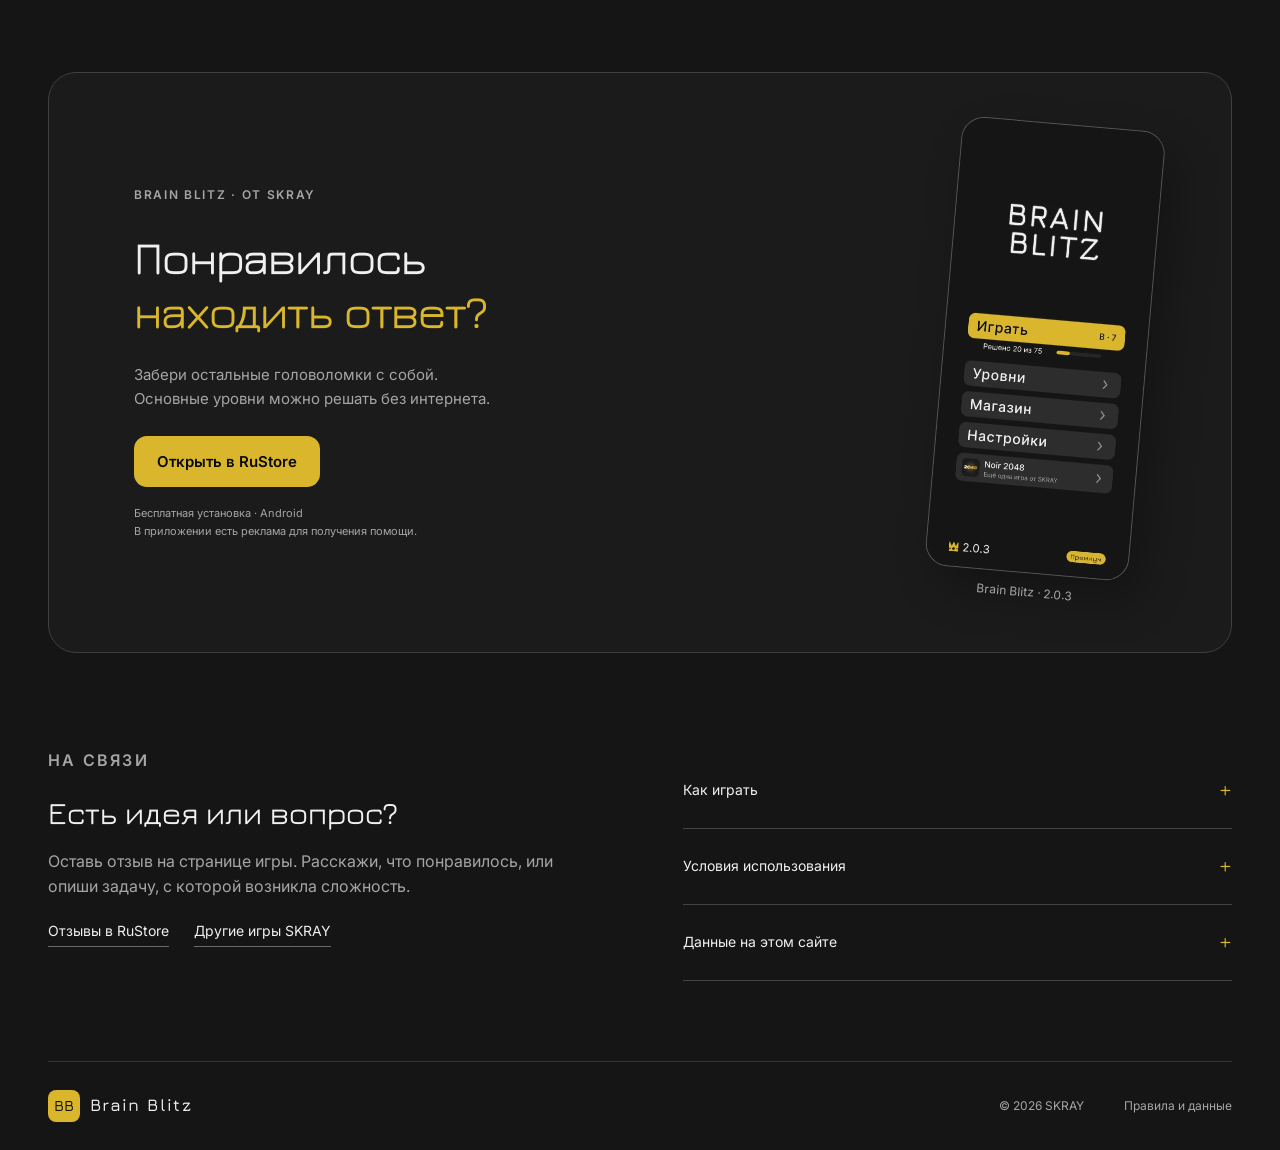
==== commit 77d34120: "fix: правки дизайна, галочек" ====
--- a/index.html
+++ b/index.html
@@ -12,7 +12,7 @@
   <link rel="preload" as="image" href="./assets/circle.png">
   <link rel="preload" as="image" href="./assets/diameter.svg">
   <link rel="preload" as="image" href="./assets/sequence.png">
-  <link rel="stylesheet" href="./styles.css?v=5"><script src="./puzzles.js?v=4" defer></script><script src="./app.js?v=4" defer></script>
+  <link rel="stylesheet" href="./styles.css?v=7"><script src="./puzzles.js?v=4" defer></script><script src="./app.js?v=7" defer></script>
 </head>
 <body>
   <a class="skip" href="#play" data-ru="Перейти к головоломке" data-en="Skip to the puzzle">Перейти к головоломке</a>
@@ -24,19 +24,19 @@
     <section class="hero wrap" aria-labelledby="hero-title">
       <div class="hero-copy">
         <p class="eyebrow" data-ru='&lt;span class="short-line"&gt;&lt;/span&gt;ЛОГИКА. ВНИМАТЕЛЬНОСТЬ. НОВЫЙ ВЗГЛЯД.' data-en='&lt;span class="short-line"&gt;&lt;/span&gt;LOGIC. ATTENTION. A FRESH PERSPECTIVE.'><span class="short-line"></span>ЛОГИКА. ВНИМАТЕЛЬНОСТЬ. НОВЫЙ ВЗГЛЯД.</p>
-        <h1 id="hero-title" data-ru="Просто с виду.&lt;br&gt;Интересно&lt;br&gt;&lt;span&gt;внутри.&lt;/span&gt;" data-en="Simple outside.&lt;br&gt;Surprising&lt;br&gt;&lt;span&gt;inside.&lt;/span&gt;">Просто с виду.<br>Интересно<br><span>внутри.</span></h1>
-        <p class="hero-description" data-ru='Иногда ответ ближе, чем кажется.&lt;br&gt;Brain Blitz — головоломки, в которых стоит&lt;br class="desktop-break"&gt; посмотреть на привычное иначе.' data-en='Sometimes the answer is closer than you think.&lt;br&gt;Brain Blitz is a collection of puzzles that invite&lt;br class="desktop-break"&gt; you to see familiar things differently.'>Иногда ответ ближе, чем кажется.<br>Brain Blitz — головоломки, в которых стоит<br class="desktop-break"> посмотреть на привычное иначе.</p>
+        <h1 id="hero-title" data-ru="Просто с виду.&lt;br&gt;&lt;span&gt;Интересно&lt;br&gt;внутри.&lt;/span&gt;" data-en="Simple outside.&lt;br&gt;&lt;span&gt;Surprising&lt;br&gt;inside.&lt;/span&gt;">Просто с виду.<br><span>Интересно<br>внутри.</span></h1>
+        <p class="hero-description" data-ru='Иногда ответ ближе, чем кажется. &lt;br&gt;Brain Blitz — головоломки, в которых стоит&lt;br class="desktop-break"&gt; посмотреть на привычное иначе.' data-en='Sometimes the answer is closer than you think. &lt;br&gt;Brain Blitz is a collection of puzzles that invite&lt;br class="desktop-break"&gt; you to see familiar things differently.'>Иногда ответ ближе, чем кажется. <br>Brain Blitz — головоломки, в которых стоит<br class="desktop-break"> посмотреть на привычное иначе.</p>
         <div class="hero-actions"><a class="button primary" href="https://www.rustore.ru/catalog/app/com.DefaultCompany.BrainBlitz" target="_blank" rel="noopener noreferrer" data-ru="Скачать в RuStore" data-en="Get it on RuStore">Скачать в RuStore</a><a class="text-link" href="#play" data-ru="Попробовать здесь" data-en="Try it here">Попробовать здесь</a></div>
         <div class="hero-facts"><span data-ru="75 головоломок" data-en="75 puzzles">75 головоломок</span><span data-ru="4 раздела" data-en="4 sections">4 раздела</span><span>Android</span></div>
       </div>
       <div class="player-shell" id="play">
         <div class="player-top"><span class="tiny-label" data-ru="ПОПРОБУЙ РЕШИТЬ" data-en="TRY A PUZZLE">ПОПРОБУЙ РЕШИТЬ</span><span class="player-count" id="solved-count">Решено 0 / 5</span></div>
         <div class="puzzle-tabs" role="group" aria-label="Выберите головоломку" data-aria-label-ru="Выберите головоломку" data-aria-label-en="Choose a puzzle">
-          <button class="puzzle-tab active" data-puzzle="0" aria-pressed="true" data-ru="&lt;span&gt;1&lt;/span&gt;Масштаб" data-en="&lt;span&gt;1&lt;/span&gt;Scale"><span>1</span>Масштаб</button>
-          <button class="puzzle-tab" data-puzzle="1" aria-pressed="false" data-ru="&lt;span&gt;2&lt;/span&gt;Грани" data-en="&lt;span&gt;2&lt;/span&gt;Faces"><span>2</span>Грани</button>
-          <button class="puzzle-tab" data-puzzle="2" aria-pressed="false" data-ru="&lt;span&gt;3&lt;/span&gt;Круг" data-en="&lt;span&gt;3&lt;/span&gt;Circle"><span>3</span>Круг</button>
-          <button class="puzzle-tab" data-puzzle="3" aria-pressed="false" data-ru="&lt;span&gt;4&lt;/span&gt;Диаметр" data-en="&lt;span&gt;4&lt;/span&gt;Diameter"><span>4</span>Диаметр</button>
-          <button class="puzzle-tab" data-puzzle="4" aria-pressed="false" data-ru="&lt;span&gt;5&lt;/span&gt;Ряд" data-en="&lt;span&gt;5&lt;/span&gt;Sequence"><span>5</span>Ряд</button>
+          <button class="puzzle-tab active" data-puzzle="0" aria-pressed="true" data-ru="&lt;span&gt;1&lt;/span&gt;&lt;span class=&quot;puzzle-tab-label&quot; aria-hidden=&quot;true&quot;&gt;Масштаб&lt;/span&gt;" data-en="&lt;span&gt;1&lt;/span&gt;&lt;span class=&quot;puzzle-tab-label&quot; aria-hidden=&quot;true&quot;&gt;Scale&lt;/span&gt;"><span>1</span><span class="puzzle-tab-label" aria-hidden="true">Масштаб</span></button>
+          <button class="puzzle-tab" data-puzzle="1" aria-pressed="false" data-ru="&lt;span&gt;2&lt;/span&gt;&lt;span class=&quot;puzzle-tab-label&quot; aria-hidden=&quot;true&quot;&gt;Грани&lt;/span&gt;" data-en="&lt;span&gt;2&lt;/span&gt;&lt;span class=&quot;puzzle-tab-label&quot; aria-hidden=&quot;true&quot;&gt;Faces&lt;/span&gt;"><span>2</span><span class="puzzle-tab-label" aria-hidden="true">Грани</span></button>
+          <button class="puzzle-tab" data-puzzle="2" aria-pressed="false" data-ru="&lt;span&gt;3&lt;/span&gt;&lt;span class=&quot;puzzle-tab-label&quot; aria-hidden=&quot;true&quot;&gt;Круг&lt;/span&gt;" data-en="&lt;span&gt;3&lt;/span&gt;&lt;span class=&quot;puzzle-tab-label&quot; aria-hidden=&quot;true&quot;&gt;Circle&lt;/span&gt;"><span>3</span><span class="puzzle-tab-label" aria-hidden="true">Круг</span></button>
+          <button class="puzzle-tab" data-puzzle="3" aria-pressed="false" data-ru="&lt;span&gt;4&lt;/span&gt;&lt;span class=&quot;puzzle-tab-label&quot; aria-hidden=&quot;true&quot;&gt;Диаметр&lt;/span&gt;" data-en="&lt;span&gt;4&lt;/span&gt;&lt;span class=&quot;puzzle-tab-label&quot; aria-hidden=&quot;true&quot;&gt;Diameter&lt;/span&gt;"><span>4</span><span class="puzzle-tab-label" aria-hidden="true">Диаметр</span></button>
+          <button class="puzzle-tab" data-puzzle="4" aria-pressed="false" data-ru="&lt;span&gt;5&lt;/span&gt;&lt;span class=&quot;puzzle-tab-label&quot; aria-hidden=&quot;true&quot;&gt;Ряд&lt;/span&gt;" data-en="&lt;span&gt;5&lt;/span&gt;&lt;span class=&quot;puzzle-tab-label&quot; aria-hidden=&quot;true&quot;&gt;Sequence&lt;/span&gt;"><span>5</span><span class="puzzle-tab-label" aria-hidden="true">Ряд</span></button>
         </div>
         <div class="puzzle-board" id="puzzle-board"><span class="board-tag" id="puzzle-tag">ПЕРВЫЙ ШАГ</span><img id="puzzle-image" src="./assets/scale.png" alt="Зелёный квадрат равен 70. Прямоугольник той же высоты, вдвое меньшей ширины: неизвестное значение." width="720" height="720" fetchpriority="high"></div>
         <form id="answer-form" novalidate><label class="sr-only" for="answer" data-ru="Ваш ответ" data-en="Your answer">Ваш ответ</label><div class="answer-row"><input id="answer" name="answer" type="text" inputmode="decimal" autocomplete="off" maxlength="40" placeholder="Ваш ответ" aria-describedby="feedback" data-placeholder-ru="Ваш ответ" data-placeholder-en="Your answer"><button class="button primary" id="check-button" type="submit">Проверить</button></div></form>
--- a/styles.css
+++ b/styles.css
@@ -1,5 +1,5 @@
 @font-face{font-family:Jura;src:url('./assets/jura.ttf') format('truetype');font-weight:300 700;font-display:swap}@font-face{font-family:Inter;src:url('./assets/inter.ttf') format('truetype');font-weight:100 900;font-display:swap}
-:root{--bg:#151515;--panel:#1d1d1d;--board:#090909;--accent:#d9b62b;--text:#f0f0f0;--muted:#a5a5a5;--line:#333;--success:#a9d79b}*{box-sizing:border-box}html{scroll-behavior:smooth;scroll-padding-top:30px}body{margin:0;background:var(--bg);color:var(--text);font-family:Inter,Arial,sans-serif;font-size:16px;line-height:1.6}button,input{font:inherit}a{color:inherit;text-decoration:none}button,a,input,summary{-webkit-tap-highlight-color:transparent}button,summary{cursor:pointer}button{color:inherit}button:disabled{cursor:default;opacity:.6}button:focus-visible,a:focus-visible,input:focus-visible,summary:focus-visible{outline:3px solid var(--accent);outline-offset:5px}.wrap{max-width:1200px;margin-inline:auto;width:calc(100% - 96px)}.site-header{height:105px;display:flex;align-items:center;justify-content:space-between;border-bottom:1px solid var(--line)}.brand{font:600 25px/1.2 Jura,Arial,sans-serif;letter-spacing:.08em;display:flex;align-items:center;gap:14px}.brand-mark{background:var(--accent);color:#151515;width:38px;height:38px;display:grid;place-items:center;border-radius:11px;letter-spacing:0}.site-header nav{display:flex;gap:32px;align-items:center;font-size:14px}.site-header nav a{transition:color .2s}.site-header nav a:hover,.text-link:hover{color:var(--accent)}.nav-download{border:1px solid #666;padding:10px 19px;border-radius:12px}.hero{display:grid;grid-template-columns:1.14fr 1fr;gap:80px;padding-block:70px 55px;align-items:center}.eyebrow{font-size:12px;font-weight:600;letter-spacing:.14em;color:var(--muted);margin:0 0 27px;display:flex;align-items:center;gap:12px;line-height:1.6}.short-line{width:25px;height:2px;background:var(--accent);flex-shrink:0}h1,h2,h3{font-family:Jura,Arial,sans-serif}h1{font-size:clamp(42px,4.7vw,67px);font-weight:500;letter-spacing:-.045em;line-height:1.13;margin:0 0 27px}h1 span,.download-copy h2 span{color:var(--accent)}.hero-description{color:var(--muted);line-height:1.8;margin:0 0 33px;font-size:17px}.hero-actions{display:flex;gap:24px;align-items:center;flex-wrap:wrap}.button{border:none;border-radius:13px;padding:15px 23px;display:inline-flex;align-items:center;justify-content:center;font-size:15px;font-weight:600;line-height:1.4;transition:background .2s,transform .2s}.button:hover{transform:translateY(-2px)}.button:active{transform:translateY(0)}.primary{background:var(--accent);color:#090909}.primary:hover{background:#edcb42}.text-link{font-size:14px;border-bottom:1px solid #696969;padding-bottom:4px;transition:color .2s}.hero-facts{display:flex;flex-wrap:wrap;gap:16px;margin-top:43px;color:var(--muted);font-size:12px}.hero-facts span+span{padding-left:16px;border-left:1px solid #484848}.player-shell{border:1px solid #444;border-radius:25px;background:var(--panel);padding:21px;box-shadow:0 18px 70px #0002;scroll-margin-top:25px}.player-top{display:flex;justify-content:space-between;align-items:center;margin-bottom:18px;gap:12px}.tiny-label{font-size:11px;letter-spacing:.16em;color:var(--accent);font-weight:600}.player-count{font-size:12px;color:var(--muted)}.puzzle-tabs{display:grid;grid-template-columns:repeat(3,1fr);gap:7px;margin-bottom:13px}.puzzle-tab{font-size:12px;font-weight:500;background:transparent;border:1px solid #3c3c3c;border-radius:9px;padding:8px 3px;display:flex;align-items:center;justify-content:center;gap:7px;min-height:39px}.puzzle-tab span{color:#999;font:500 13px Jura,sans-serif}.puzzle-tab.active{background:#353023;border-color:#887329;color:var(--accent)}.puzzle-tab.active span{color:var(--accent)}.puzzle-tab.solved::after{content:'✓';color:var(--success)}.puzzle-board{height:316px;position:relative;border:1px solid #303030;background:var(--board);border-radius:17px;overflow:hidden;display:flex;justify-content:center;align-items:center;padding:35px 12px 12px}.puzzle-board img{display:block;object-fit:contain;width:100%;height:100%;}.board-tag{position:absolute;top:14px;left:16px;font-size:10px;letter-spacing:.13em;color:#888}.board-caption{position:absolute;bottom:12px;font-size:12px;color:var(--muted);text-align:center;padding-inline:10px}.answer-row{display:flex;gap:9px;margin-top:14px}.answer-row input{min-width:0;flex:1;border:1px solid #444;border-radius:12px;background:#292929;padding:12px 15px;color:var(--text);height:49px;font-size:15px}.answer-row .button{padding:12px 18px;flex-shrink:0}.answer-row input::placeholder{color:#a3a3a3}.player-feedback{font-size:12px;margin:10px 0 13px;min-height:20px;color:var(--muted)}.player-feedback.success{color:var(--success)}.player-feedback.error{color:#f4aaa2}.player-bottom{display:flex;align-items:center;justify-content:space-between;border-top:1px solid #363636;padding-top:13px;gap:15px}.hint-button,.text-button{background:none;border:0;font-size:12px;padding:4px 0;color:var(--muted);text-underline-offset:5px}.text-button:hover,.hint-button:hover{color:var(--accent)}.hint-button{display:flex;gap:6px;align-items:center}.hint-button svg{height:20px;width:20px}.hint-panel{border-radius:12px;padding:14px;background:#292929;font-size:13px;margin-top:12px}.hint-panel p{margin:0 0 8px}.hint-panel .text-button{text-decoration:underline}.finish-panel{padding:18px 0 3px;color:var(--success);font-size:14px}.finish-panel p{color:var(--muted)}.finish-panel .button{font-size:13px}.challenge-strip{display:flex;align-items:center;gap:24px;padding-block:30px;border-block:1px solid var(--line)}.strip-number{font:500 48px/1 Jura,sans-serif;color:var(--accent)}.challenge-strip h2{font-size:22px;margin:0 0 2px;font-weight:500}.challenge-strip p{color:var(--muted);font-size:13px;margin:0}.challenge-strip>.text-button{margin-left:auto;white-space:nowrap}.about{display:grid;grid-template-columns:.95fr 1.35fr;gap:90px;padding-block:100px}.about-heading h2,.download-copy h2{font-weight:500;font-size:43px;letter-spacing:-.025em;line-height:1.16;margin:0 0 25px}.about-heading>p:last-child{color:var(--muted);font-size:15px;max-width:360px}.feature-grid{display:grid;grid-template-columns:1fr 1fr;gap:30px 38px}.feature-grid article{border-top:1px solid #454545;padding-top:20px}.feature-number{font:400 48px/1.1 Jura,sans-serif;color:var(--accent)}.feature-symbol{display:inline-block;font:500 27px/1 Jura,sans-serif;height:53px;color:var(--accent);padding-top:10px}.feature-grid h3{font-size:20px;font-weight:500;margin:14px 0 6px}.feature-grid p{font-size:13px;color:var(--muted);margin:0;line-height:1.8}.download-section{border:1px solid #3f3f3f;background:#1b1b1b;border-radius:28px;display:flex;align-items:center;justify-content:space-between;padding:50px 85px;gap:50px;overflow:hidden;min-height:500px}.download-copy h2{font-size:46px}.download-copy>p:not(.eyebrow){color:var(--muted);font-size:15px;margin:0 0 25px}.download-copy .download-note{font-size:11px!important;margin:18px 0 0!important}.phone-preview{width:204px;flex-shrink:0;transform:rotate(5deg);position:relative}.phone-preview img{display:block;width:100%;height:auto;border:1px solid #545454;border-radius:23px;box-shadow:15px 20px 45px #0004}.phone-preview span{display:block;text-align:center;color:var(--muted);font-size:10px;margin-top:9px}.info-section{padding-block:95px 80px;display:grid;grid-template-columns:1fr 1fr;gap:85px}.info-section h2{font-size:31px;font-weight:500;margin:0 0 16px;line-height:1.25}.info-section p{font-size:14px;color:var(--muted);margin:0 0 20px}.contact-links{display:flex;gap:25px;flex-wrap:wrap}.rules{padding-top:5px}.rules details{border-bottom:1px solid #444}.rules summary{font-size:14px;padding:19px 0;display:flex;align-items:center;justify-content:space-between;gap:20px;list-style:none}.rules summary::-webkit-details-marker{display:none}.rules summary:after{content:'+';color:var(--accent);font-size:23px;font-family:Jura}.rules details[open] summary:after{content:'−'}.rules details p{font-size:13px;line-height:1.8}footer{display:flex;border-top:1px solid var(--line);padding-block:28px;align-items:center;gap:40px;color:var(--muted);font-size:12px}footer .brand{color:var(--text);font-size:17px;margin-right:auto}footer a:hover{color:var(--accent)}.sr-only{position:absolute;clip:rect(0,0,0,0);width:1px;height:1px;overflow:hidden;white-space:nowrap}.skip{position:fixed;top:-100px;left:15px;z-index:5;background:var(--accent);color:#151515;padding:10px;border-radius:8px}.skip:focus{top:15px}.no-script{text-align:center;padding:20px}.shake{animation:shake .25s}.celebrate{animation:celebrate .5s}@keyframes shake{25%{transform:translateX(-4px)}75%{transform:translateX(4px)}}@keyframes celebrate{50%{box-shadow:0 0 0 3px #d9b62b80}}
+:root{--bg:#151515;--panel:#1d1d1d;--board:#090909;--accent:#d9b62b;--text:#f0f0f0;--muted:#a5a5a5;--line:#333;--success:#a9d79b}*{box-sizing:border-box}html{scroll-behavior:smooth;scroll-padding-top:30px}body{margin:0;background:var(--bg);color:var(--text);font-family:Inter,Arial,sans-serif;font-size:16px;line-height:1.6}button,input{font:inherit}a{color:inherit;text-decoration:none}button,a,input,summary{-webkit-tap-highlight-color:transparent}button,summary{cursor:pointer}button{color:inherit}button:disabled{cursor:default;opacity:.6}button:focus-visible,a:focus-visible,input:focus-visible,summary:focus-visible{outline:3px solid var(--accent);outline-offset:5px}.wrap{max-width:1200px;margin-inline:auto;width:calc(100% - 96px)}.site-header{height:105px;display:flex;align-items:center;justify-content:space-between;border-bottom:1px solid var(--line)}.brand{font:600 25px/1.2 Jura,Arial,sans-serif;letter-spacing:.08em;display:flex;align-items:center;gap:14px}.brand-mark{background:var(--accent);color:#151515;width:38px;height:38px;display:grid;place-items:center;border-radius:11px;letter-spacing:0}.site-header nav{display:flex;gap:32px;align-items:center;font-size:14px}.site-header nav a{transition:color .2s}.site-header nav a:hover,.text-link:hover{color:var(--accent)}.nav-download{border:1px solid #666;padding:10px 19px;border-radius:12px}.hero{display:grid;grid-template-columns:1.14fr 1fr;gap:80px;padding-block:70px 55px;align-items:center}.eyebrow{font-size:12px;font-weight:600;letter-spacing:.14em;color:var(--muted);margin:0 0 27px;display:flex;align-items:center;gap:12px;line-height:1.6}.short-line{width:25px;height:2px;background:var(--accent);flex-shrink:0}h1,h2,h3{font-family:Jura,Arial,sans-serif}h1{font-size:clamp(42px,4.7vw,67px);font-weight:500;letter-spacing:-.045em;line-height:1.13;margin:0 0 27px}h1 span,.download-copy h2 span{color:var(--accent)}.hero-description{color:var(--muted);line-height:1.8;margin:0 0 33px;font-size:17px}.hero-actions{display:flex;gap:24px;align-items:center;flex-wrap:wrap}.button{border:none;border-radius:13px;padding:15px 23px;display:inline-flex;align-items:center;justify-content:center;font-size:15px;font-weight:600;line-height:1.4;transition:background .2s,transform .2s}.button:hover{transform:translateY(-2px)}.button:active{transform:translateY(0)}.primary{background:var(--accent);color:#090909}.primary:hover{background:#edcb42}.text-link{font-size:14px;border-bottom:1px solid #696969;padding-bottom:4px;transition:color .2s}.hero-facts{display:flex;flex-wrap:wrap;gap:16px;margin-top:43px;color:var(--muted);font-size:12px}.hero-facts span+span{padding-left:16px;border-left:1px solid #484848}.player-shell{border:1px solid #444;border-radius:25px;background:var(--panel);padding:21px;box-shadow:0 18px 70px #0002;scroll-margin-top:25px}.player-top{display:flex;justify-content:space-between;align-items:center;margin-bottom:18px;gap:12px}.tiny-label{font-size:11px;letter-spacing:.16em;color:var(--accent);font-weight:600}.player-count{font-size:12px;color:var(--muted)}.puzzle-tabs{display:grid;grid-template-columns:repeat(3,1fr);gap:7px;margin-bottom:13px}.puzzle-tab{font-size:12px;font-weight:500;background:transparent;border:1px solid #3c3c3c;border-radius:9px;padding:8px 3px;display:flex;align-items:center;justify-content:center;gap:7px;min-height:39px}.puzzle-tab span{color:#999;font:500 13px Jura,sans-serif}.puzzle-tab.active{background:#353023;border-color:#887329;color:var(--accent)}.puzzle-tab.active span{color:var(--accent)}.puzzle-tab.solved::after{content:none}.puzzle-board{height:316px;position:relative;border:1px solid #303030;background:var(--board);border-radius:17px;overflow:hidden;display:flex;justify-content:center;align-items:center;padding:35px 12px 12px}.puzzle-board img{display:block;object-fit:contain;width:100%;height:100%;}.board-tag{position:absolute;top:14px;left:16px;font-size:10px;letter-spacing:.13em;color:#888}.board-caption{position:absolute;bottom:12px;font-size:12px;color:var(--muted);text-align:center;padding-inline:10px}.answer-row{display:flex;gap:9px;margin-top:14px}.answer-row input{min-width:0;flex:1;border:1px solid #444;border-radius:12px;background:#292929;padding:12px 15px;color:var(--text);height:49px;font-size:15px}.answer-row .button{padding:12px 18px;flex-shrink:0}.answer-row input::placeholder{color:#a3a3a3}.player-feedback{font-size:12px;margin:10px 0 13px;min-height:20px;color:var(--muted)}.player-feedback.success{color:var(--success)}.player-feedback.error{color:#f4aaa2}.player-bottom{display:flex;align-items:center;justify-content:space-between;border-top:1px solid #363636;padding-top:13px;gap:15px}.hint-button,.text-button{background:none;border:0;font-size:12px;padding:4px 0;color:var(--muted);text-underline-offset:5px}.text-button:hover,.hint-button:hover{color:var(--accent)}.hint-button{display:flex;gap:6px;align-items:center}.hint-button svg{height:20px;width:20px}.hint-panel{border-radius:12px;padding:14px;background:#292929;font-size:13px;margin-top:12px}.hint-panel p{margin:0 0 8px}.hint-panel .text-button{text-decoration:underline}.finish-panel{padding:18px 0 3px;color:var(--success);font-size:14px}.finish-panel p{color:var(--muted)}.finish-panel .button{font-size:13px}.challenge-strip{display:flex;align-items:center;gap:24px;padding-block:30px;border-block:1px solid var(--line)}.strip-number{font:500 48px/1 Jura,sans-serif;color:var(--accent)}.challenge-strip h2{font-size:22px;margin:0 0 2px;font-weight:500}.challenge-strip p{color:var(--muted);font-size:13px;margin:0}.challenge-strip>.text-button{margin-left:auto;white-space:nowrap}.about{display:grid;grid-template-columns:.95fr 1.35fr;gap:90px;padding-block:100px}.about-heading h2,.download-copy h2{font-weight:500;font-size:43px;letter-spacing:-.025em;line-height:1.16;margin:0 0 25px}.about-heading>p:last-child{color:var(--muted);font-size:15px;max-width:360px}.feature-grid{display:grid;grid-template-columns:1fr 1fr;gap:30px 38px}.feature-grid article{border-top:1px solid #454545;padding-top:20px}.feature-number{font:400 48px/1.1 Jura,sans-serif;color:var(--accent)}.feature-symbol{display:inline-block;font:500 27px/1 Jura,sans-serif;height:53px;color:var(--accent);padding-top:10px}.feature-grid h3{font-size:20px;font-weight:500;margin:14px 0 6px}.feature-grid p{font-size:13px;color:var(--muted);margin:0;line-height:1.8}.download-section{border:1px solid #3f3f3f;background:#1b1b1b;border-radius:28px;display:flex;align-items:center;justify-content:space-between;padding:50px 85px;gap:50px;overflow:hidden;min-height:500px}.download-copy h2{font-size:46px}.download-copy>p:not(.eyebrow){color:var(--muted);font-size:15px;margin:0 0 25px}.download-copy .download-note{font-size:11px!important;margin:18px 0 0!important}.phone-preview{width:204px;flex-shrink:0;transform:rotate(5deg);position:relative}.phone-preview img{display:block;width:100%;height:auto;border:1px solid #545454;border-radius:23px;box-shadow:15px 20px 45px #0004}.phone-preview span{display:block;text-align:center;color:var(--muted);font-size:10px;margin-top:9px}.info-section{padding-block:95px 80px;display:grid;grid-template-columns:1fr 1fr;gap:85px}.info-section h2{font-size:31px;font-weight:500;margin:0 0 16px;line-height:1.25}.info-section p{font-size:14px;color:var(--muted);margin:0 0 20px}.contact-links{display:flex;gap:25px;flex-wrap:wrap}.rules{padding-top:5px}.rules details{border-bottom:1px solid #444}.rules summary{font-size:14px;padding:19px 0;display:flex;align-items:center;justify-content:space-between;gap:20px;list-style:none}.rules summary::-webkit-details-marker{display:none}.rules summary:after{content:'+';color:var(--accent);font-size:23px;font-family:Jura}.rules details[open] summary:after{content:'−'}.rules details p{font-size:13px;line-height:1.8}footer{display:flex;border-top:1px solid var(--line);padding-block:28px;align-items:center;gap:40px;color:var(--muted);font-size:12px}footer .brand{color:var(--text);font-size:17px;margin-right:auto}footer a:hover{color:var(--accent)}.sr-only{position:absolute;clip:rect(0,0,0,0);width:1px;height:1px;overflow:hidden;white-space:nowrap}.skip{position:fixed;top:-100px;left:15px;z-index:5;background:var(--accent);color:#151515;padding:10px;border-radius:8px}.skip:focus{top:15px}.no-script{text-align:center;padding:20px}.shake{animation:shake .25s}.celebrate{animation:celebrate .5s}@keyframes shake{25%{transform:translateX(-4px)}75%{transform:translateX(4px)}}@keyframes celebrate{50%{box-shadow:0 0 0 3px #d9b62b80}}
 @media(min-width:1500px){.hero{padding-block:90px 75px}.puzzle-board{height:350px}}
 @media(max-width:1000px){.wrap{width:calc(100% - 56px)}.hero{gap:35px;grid-template-columns:1fr 1fr}.hero-actions{gap:15px}.hero-description{font-size:15px}.hero-facts{gap:10px}.hero-facts span+span{padding-left:10px}.about{gap:45px}.download-section{padding:45px 50px}.info-section{gap:45px}.eyebrow{font-size:10px}.puzzle-tab{font-size:11px;gap:5px}.answer-row .button{padding-inline:12px}.player-shell{padding:17px}.feature-grid{gap:24px}.desktop-break{display:none}}
 @media(max-width:760px){.wrap{width:calc(100% - 36px)}.site-header{height:80px}.brand{font-size:19px;gap:9px}.brand-mark{height:32px;width:32px;border-radius:9px}.site-header nav{gap:12px;font-size:12px}.site-header nav>a:first-child,.site-header nav>a:nth-child(2){display:none}.nav-download{padding:8px 12px}.hero{grid-template-columns:1fr;gap:37px;padding-top:42px;padding-bottom:34px}.hero-copy{text-align:left}.eyebrow{font-size:10px;margin-bottom:22px}h1{font-size:49px;line-height:1.08;letter-spacing:-.03em;margin-bottom:20px}.hero-description{font-size:15px;margin-bottom:24px}.hero-description br{display:none}.hero-actions{gap:24px}.hero-facts{margin-top:25px;font-size:11px;gap:12px}.hero-facts span+span{padding-left:12px}.player-shell{width:100%;max-width:510px;justify-self:center;padding:18px;border-radius:22px}.puzzle-board{height:310px}.puzzle-tab{font-size:12px}.tiny-label{font-size:10px}.answer-row .button{padding-inline:17px}.challenge-strip{align-items:flex-start;gap:16px;position:relative;padding-bottom:48px}.strip-number{font-size:40px;margin-top:5px}.challenge-strip h2{font-size:20px;line-height:1.25;margin-bottom:7px}.challenge-strip p{font-size:12px}.challenge-strip>.text-button{position:absolute;right:0;bottom:16px}.about{padding-block:60px;grid-template-columns:1fr;gap:24px}.about-heading h2{font-size:35px;margin-bottom:17px}.about-heading>p:last-child{max-width:none}.feature-grid{gap:25px}.feature-grid h3{font-size:19px;line-height:1.3}.feature-grid p{font-size:12px}.feature-number{font-size:40px}.feature-symbol{height:44px;font-size:24px;padding-top:8px}.download-section{padding:35px 25px;gap:35px;align-items:center;flex-direction:column}.download-copy{width:100%}.download-copy h2{font-size:36px;margin-bottom:20px}.phone-preview{width:180px;transform:rotate(3deg)}.info-section{padding-block:60px 45px;grid-template-columns:1fr;gap:30px}.info-section h2{font-size:29px}.info-section p{font-size:13px}.contact-links{gap:20px}.text-link{font-size:13px}footer{flex-wrap:wrap;gap:13px 25px;padding-block:25px}footer .brand{width:100%;font-size:17px}footer a:last-child{margin-left:auto}}
@@ -30,3 +30,57 @@
 .site-header{--header-control-height:44px}.site-header .nav-download,.site-header .language-switch{height:var(--header-control-height)}.site-header .nav-download{display:inline-flex;align-items:center;justify-content:center;padding:0 19px}.site-header .language-switch{padding:3px}.site-header .language-switch a{height:100%;display:inline-flex;align-items:center;justify-content:center;padding:0 10px}.feature-language{font-weight:500;font-size:30px;padding-top:6px}
 @media(max-width:760px){.site-header{--header-control-height:38px}.site-header .nav-download{padding:0 12px}.site-header .language-switch a{padding:0 8px}.feature-language{font-size:27px;padding-top:4px}}
 @media(max-width:430px){.site-header .language-switch a{padding:0 6px}}
+
+/* Let the phone viewport, rather than intrinsic image/text widths, size the page. */
+.hero{grid-template-columns:minmax(0,1.14fr) minmax(0,1fr)}
+.about{grid-template-columns:minmax(0,.95fr) minmax(0,1.35fr)}
+.info-section{grid-template-columns:repeat(2,minmax(0,1fr))}
+.hero>*,.about>*,.info-section>*,.player-shell,.puzzle-board,.puzzle-tabs,.answer-row,.download-copy,.challenge-strip>div{min-width:0}
+.puzzle-board img{min-width:0;max-width:100%}
+.answer-row{display:grid;grid-template-columns:minmax(0,1fr) auto}
+.answer-row input{width:100%}
+.hero-description,.challenge-strip p,.feature-grid p,.info-section p,.hint-panel p,.player-feedback,.rules summary{overflow-wrap:anywhere}
+@media(max-width:1000px){
+ .hero{grid-template-columns:repeat(2,minmax(0,1fr))}
+}
+@media(max-width:760px){
+ .hero,.about,.info-section{grid-template-columns:minmax(0,1fr)}
+ .player-shell{width:100%;max-width:510px}
+ .player-top,.player-bottom{flex-wrap:wrap}
+ .puzzle-tab{min-height:44px}
+ .puzzle-tab span,.hint-button svg{flex-shrink:0}
+ .answer-row input,.answer-row .button{min-height:49px;height:auto}
+ .answer-row .button{max-width:100%;white-space:normal;overflow-wrap:anywhere}
+ .hint-button,.text-button{min-height:44px}
+ .player-bottom .text-button{margin-left:auto;text-align:right}
+ .feature-grid{grid-template-columns:repeat(2,minmax(0,1fr))}
+ .phone-preview{max-width:100%}
+}
+@media(max-width:380px){
+ .wrap{width:calc(100% - 28px)}
+ .player-shell{padding:clamp(10px,3.4vw,13px)}
+ .puzzle-board{height:clamp(230px,calc(100vw - 60px),285px);padding:34px 10px 10px}
+ .puzzle-tabs{gap:5px}
+ .puzzle-tab{gap:4px;overflow-wrap:anywhere}
+ .board-tag{left:12px;right:12px;font-size:11px;letter-spacing:.08em}
+ .answer-row{gap:7px}
+ .answer-row input{padding-inline:10px}
+ .answer-row .button{padding-inline:10px;font-size:14px}
+ .player-top{gap:7px}
+ .tiny-label{font-size:11px;letter-spacing:.1em}
+ .download-section{padding-inline:20px}
+ .feature-grid{gap:24px 16px}
+}
+@media(max-width:320px){
+ .wrap{width:calc(100% - 24px)}
+ .hero-actions{gap:16px}
+ .hero-actions .button{padding-inline:18px}
+ .download-copy h2{font-size:32px}
+ .feature-grid{grid-template-columns:minmax(0,1fr)}
+ .site-header>.brand{font-size:14px}
+ .site-header .brand-mark{width:30px;height:30px}
+}
+
+/* Keep the task number and completion mark in the existing two-line layout. */
+.puzzle-tab .puzzle-tab-label{color:inherit;font:inherit;line-height:1.6}
+.puzzle-tab.solved .puzzle-tab-label{color:var(--success);font-weight:700}
